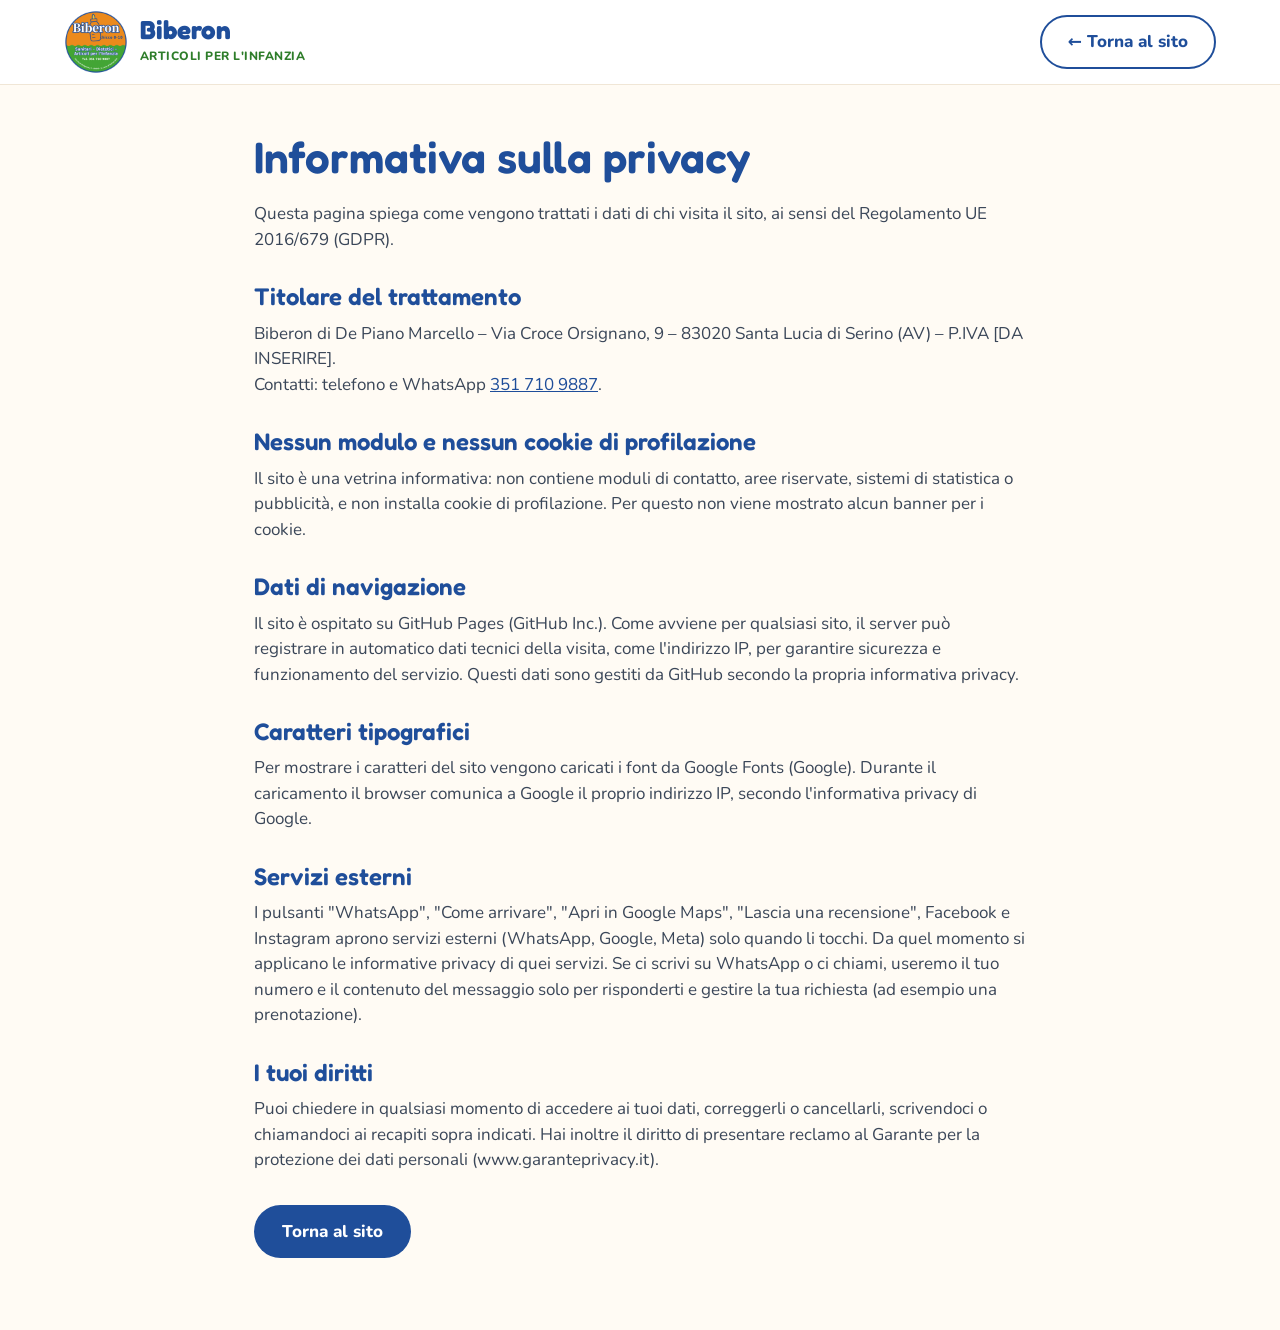
==== privacy.html @ fde76205 "Add files via upload" ====
<!doctype html>
<html lang="it">
<head>
<meta charset="utf-8">
<meta name="viewport" content="width=device-width, initial-scale=1">
<title>Privacy – Biberon</title>
<meta name="robots" content="noindex">
<link rel="icon" type="image/png" sizes="48x48" href="assets/img/favicon-48.png">
<link rel="preconnect" href="https://fonts.googleapis.com">
<link rel="preconnect" href="https://fonts.gstatic.com" crossorigin>
<link href="https://fonts.googleapis.com/css2?family=Fredoka:wght@500;600;700&family=Nunito:wght@400;600;700;800&display=swap" rel="stylesheet">
<link rel="stylesheet" href="assets/css/style.css">
</head>
<body>
<header class="header">
  <div class="contenitore">
    <a class="marchio" href="index.html">
      <img src="assets/img/logo-192.png" alt="" width="64" height="64">
      <span><span class="marchio__nome">Biberon</span><span class="marchio__sotto">ARTICOLI PER L'INFANZIA</span></span>
    </a>
    <a class="btn btn--bordo" href="index.html">← Torna al sito</a>
  </div>
</header>

<main class="pagina">
  <h1>Informativa sulla privacy</h1>
  <p>Questa pagina spiega come vengono trattati i dati di chi visita il sito, ai sensi del Regolamento UE 2016/679 (GDPR).</p>

  <h2>Titolare del trattamento</h2>
  <p>Biberon di De Piano Marcello – Via Croce Orsignano, 9 – 83020 Santa Lucia di Serino (AV) – P.IVA [DA INSERIRE].<br>
  Contatti: telefono e WhatsApp <a href="tel:+393517109887">351 710 9887</a>.</p>

  <h2>Nessun modulo e nessun cookie di profilazione</h2>
  <p>Il sito è una vetrina informativa: non contiene moduli di contatto, aree riservate, sistemi di statistica o pubblicità, e non installa cookie di profilazione. Per questo non viene mostrato alcun banner per i cookie.</p>

  <h2>Dati di navigazione</h2>
  <p>Il sito è ospitato su GitHub Pages (GitHub Inc.). Come avviene per qualsiasi sito, il server può registrare in automatico dati tecnici della visita, come l'indirizzo IP, per garantire sicurezza e funzionamento del servizio. Questi dati sono gestiti da GitHub secondo la propria informativa privacy.</p>

  <h2>Caratteri tipografici</h2>
  <p>Per mostrare i caratteri del sito vengono caricati i font da Google Fonts (Google). Durante il caricamento il browser comunica a Google il proprio indirizzo IP, secondo l'informativa privacy di Google.</p>

  <h2>Servizi esterni</h2>
  <p>I pulsanti "WhatsApp", "Come arrivare", "Apri in Google Maps", "Lascia una recensione", Facebook e Instagram aprono servizi esterni (WhatsApp, Google, Meta) solo quando li tocchi. Da quel momento si applicano le informative privacy di quei servizi. Se ci scrivi su WhatsApp o ci chiami, useremo il tuo numero e il contenuto del messaggio solo per risponderti e gestire la tua richiesta (ad esempio una prenotazione).</p>

  <h2>I tuoi diritti</h2>
  <p>Puoi chiedere in qualsiasi momento di accedere ai tuoi dati, correggerli o cancellarli, scrivendoci o chiamandoci ai recapiti sopra indicati. Hai inoltre il diritto di presentare reclamo al Garante per la protezione dei dati personali (www.garanteprivacy.it).</p>

  <p style="margin-top:32px"><a class="btn btn--blu" href="index.html">Torna al sito</a></p>
</main>
</body>
</html>
---- assets/css/style.css ----
/* ============================================================
   Biberon – foglio di stile
   Colori presi dal logo. Per cambiarli modifica solo :root.
   ============================================================ */
:root {
  --blu: #1F4E9A;
  --blu-scuro: #163A73;
  --verde: #2E7D2A;
  --verde-chiaro: #3FA535;
  --arancio: #D2650A;
  --arancio-scuro: #B4520A;
  --giallo: #F6C531;
  --crema: #FFFBF4;
  --pesca: #FFF3E2;
  --bordo: #F0E6D6;
  --testo: #1E2A3B;
  --testo-2: #3A4658;
  --testo-3: #4A5568;
  --bianco: #FFFFFF;
  --raggio: 22px;
  --max: 1200px;
  --font-titoli: 'Fredoka', 'Nunito', system-ui, sans-serif;
  --font-testo: 'Nunito', system-ui, -apple-system, 'Segoe UI', sans-serif;
}

*, *::before, *::after { box-sizing: border-box; }
html { scroll-behavior: smooth; scroll-padding-top: 96px; }
@media (prefers-reduced-motion: reduce) { html { scroll-behavior: auto; } }
body {
  margin: 0;
  font-family: var(--font-testo);
  color: var(--testo);
  background: var(--crema);
  line-height: 1.5;
  -webkit-font-smoothing: antialiased;
}
img { max-width: 100%; display: block; }
a { color: var(--blu); }
a:hover { color: var(--blu-scuro); }
h1, h2, h3 { font-family: var(--font-titoli); font-weight: 600; color: var(--blu); margin: 0; line-height: 1.1; }
p { margin: 0; }
:focus-visible { outline: 3px solid var(--giallo); outline-offset: 3px; border-radius: 6px; }

.contenitore { max-width: var(--max); margin: 0 auto; padding: 0 24px; }
.sezione { padding: 72px 0; }
.etichetta { display: inline-block; font-weight: 800; font-size: 15px; letter-spacing: .06em; text-transform: uppercase; color: var(--verde); margin-bottom: 10px; }
.etichetta--arancio { color: var(--arancio-scuro); }
.etichetta--giallo { color: var(--giallo); }
.titolo-sezione { font-size: clamp(30px, 4vw, 44px); margin-bottom: 14px; }
.testo-grande { font-size: 18px; color: var(--testo-2); }
.salta { position: absolute; left: -999px; top: 8px; background: var(--blu); color: #fff; padding: 10px 16px; border-radius: 8px; z-index: 100; }
.salta:focus { left: 8px; }

/* ---------- Pulsanti ---------- */
.btn {
  display: inline-flex; align-items: center; justify-content: center; gap: 8px;
  min-height: 48px; padding: 12px 26px; border-radius: 999px;
  font-weight: 800; font-size: 17px; text-decoration: none; border: 2px solid transparent;
  transition: transform .15s ease, background-color .15s ease;
}
.btn:hover { transform: translateY(-1px); }
.btn svg { width: 20px; height: 20px; flex: none; }
.btn--blu { background: var(--blu); color: #fff; }
.btn--blu:hover { background: var(--blu-scuro); color: #fff; }
.btn--verde { background: var(--verde); color: #fff; }
.btn--verde:hover { background: #256622; color: #fff; }
.btn--giallo { background: var(--giallo); color: var(--testo); }
.btn--giallo:hover { background: #e9b81f; color: var(--testo); }
.btn--bordo { background: #fff; color: var(--blu); border-color: var(--blu); }
.btn--link { padding-left: 4px; padding-right: 4px; color: inherit; text-decoration: underline; text-underline-offset: 4px; }
.pulsanti { display: flex; flex-wrap: wrap; gap: 12px 14px; align-items: center; }

/* ---------- Barra in alto ---------- */
.topbar { background: var(--blu); color: #fff; font-size: 14px; font-weight: 600; }
.topbar .contenitore { display: flex; flex-wrap: wrap; gap: 6px 24px; justify-content: space-between; padding-top: 9px; padding-bottom: 9px; }
.topbar a { color: #fff; text-decoration: none; }
.stato { display: inline-flex; align-items: center; gap: 8px; }
.stato__punto { width: 9px; height: 9px; border-radius: 50%; background: var(--giallo); }
.stato.aperto .stato__punto { background: #7EE07A; }

/* ---------- Intestazione ---------- */
.header { position: sticky; top: 0; z-index: 50; background: rgba(255,255,255,.97); border-bottom: 1px solid var(--bordo); backdrop-filter: blur(6px); }
.header .contenitore { display: flex; align-items: center; justify-content: space-between; gap: 16px; padding-top: 10px; padding-bottom: 10px; }
.marchio { display: flex; align-items: center; gap: 12px; text-decoration: none; }
.marchio img { width: 64px; height: 64px; }
.marchio__nome { font-family: var(--font-titoli); font-weight: 700; font-size: 26px; color: var(--blu); line-height: 1; display: block; }
.marchio__sotto { font-size: 12px; font-weight: 800; color: var(--verde); letter-spacing: .04em; }
.menu { display: flex; align-items: center; gap: 4px 22px; }
.menu a { color: var(--testo); text-decoration: none; font-weight: 700; font-size: 16px; padding: 10px 2px; }
.menu a:hover { color: var(--blu); }
.menu-btn { display: none; width: 48px; height: 48px; border: 0; border-radius: 14px; background: var(--pesca); color: var(--blu); align-items: center; justify-content: center; cursor: pointer; }
.menu-btn svg { width: 26px; height: 26px; }
.header__wa { white-space: nowrap; }

@media (max-width: 1020px) {
  .header__wa { display: none; }
}
@media (max-width: 860px) {
  .menu-btn { display: inline-flex; }
  .menu {
    display: none; position: absolute; left: 0; right: 0; top: 100%;
    flex-direction: column; align-items: stretch; gap: 0;
    background: #fff; border-bottom: 1px solid var(--bordo); padding: 8px 16px 16px;
    box-shadow: 0 12px 24px rgba(30, 42, 59, .08);
  }
  .menu.aperto { display: flex; }
  .menu a { padding: 14px 8px; border-bottom: 1px solid var(--bordo); font-size: 18px; }
  .marchio img { width: 52px; height: 52px; }
  .marchio__nome { font-size: 24px; }
}

/* ---------- Apertura ---------- */
.hero { background: var(--pesca); }
.hero .contenitore { display: flex; flex-wrap: wrap; align-items: center; gap: 40px 48px; padding-top: 56px; padding-bottom: 56px; }
.hero__testo { flex: 1 1 420px; min-width: 0; display: flex; flex-direction: column; gap: 20px; align-items: flex-start; }
.hero h1 { font-size: clamp(38px, 5.4vw, 60px); line-height: 1.05; }
.hero h1 span { color: var(--arancio); }
.hero__img { flex: 1 1 420px; min-width: 0; }
.hero__img img { width: 100%; aspect-ratio: 5 / 4; object-fit: cover; border-radius: 28px; }
.badge { display: inline-flex; align-items: center; gap: 8px; background: #fff; font-weight: 800; font-size: 14px; padding: 8px 14px; border-radius: 999px; color: var(--verde); }
.stato-badge:not(.aperto) { color: var(--arancio-scuro); }
.onda { display: block; width: 100%; height: 36px; }

/* ---------- Categorie ---------- */
.categorie { display: grid; grid-template-columns: repeat(auto-fill, minmax(260px, 1fr)); gap: 18px; margin-top: 30px; }
.cat {
  display: flex; gap: 16px; align-items: flex-start; text-decoration: none; color: var(--testo);
  background: #fff; border: 1px solid var(--bordo); border-radius: var(--raggio); padding: 22px;
  transition: transform .15s ease, box-shadow .15s ease;
}
.cat:hover { transform: translateY(-2px); box-shadow: 0 10px 24px rgba(31, 78, 154, .08); color: var(--testo); }
.cat__icona { width: 52px; height: 52px; border-radius: 16px; display: flex; align-items: center; justify-content: center; flex: none; }
.cat__icona svg { width: 26px; height: 26px; }
.cat h3 { font-size: 21px; margin-bottom: 4px; }
.cat p { font-size: 15px; color: var(--testo-3); }
.i-arancio { background: #FFE7CC; color: var(--arancio-scuro); }
.i-blu { background: #DDEBFF; color: var(--blu); }
.i-verde { background: #DFF2DC; color: var(--verde); }
.i-giallo { background: #FFF4CC; color: #8A6400; }

/* ---------- Blocchi con immagine ---------- */
.split { display: flex; flex-wrap: wrap; align-items: center; gap: 40px 48px; }
.split--inverso { flex-wrap: wrap-reverse; }
.split__img { flex: 1 1 460px; min-width: 0; }
.split__img img { width: 100%; border-radius: 26px; object-fit: cover; }
.split__testo { flex: 1 1 420px; min-width: 0; display: flex; flex-direction: column; gap: 18px; align-items: flex-start; }

.latte { background: var(--blu); color: #fff; }
.latte h2 { color: #fff; }
.latte .testo-grande { color: #DCE6F7; }
.latte .split__img img { aspect-ratio: 2 / 1; }
.passi { display: grid; grid-template-columns: repeat(3, minmax(0, 1fr)); gap: 12px; width: 100%; }
.passo { background: #fff; color: var(--testo); border-radius: 18px; padding: 16px; display: flex; flex-direction: column; gap: 4px; }
.passo__n { font-family: var(--font-titoli); font-weight: 700; font-size: 26px; color: var(--arancio); }
.passo strong { font-weight: 800; }
.passo span:last-child { font-size: 14px; color: var(--testo-3); }
@media (max-width: 560px) { .passi { grid-template-columns: 1fr; } .passo { flex-direction: row; align-items: baseline; gap: 10px; flex-wrap: wrap; } }
.latte .btn--link { color: #fff; }

.moda .split__img img { aspect-ratio: 12 / 5; }
.giocattoli { background: var(--pesca); }
.giocattoli .split__img img { aspect-ratio: 3 / 2; }
.chip-riga { display: flex; flex-wrap: wrap; gap: 10px; }
.chip { background: #fff; font-weight: 800; font-size: 15px; padding: 9px 15px; border-radius: 999px; color: var(--verde); }
.chip--blu { color: var(--blu); }
.chip--arancio { color: var(--arancio-scuro); }

/* ---------- Marche ---------- */
.marche { background: #fff; border-top: 1px solid var(--bordo); border-bottom: 1px solid var(--bordo); text-align: center; }
.marche .chip-riga { justify-content: center; max-width: 960px; margin: 24px auto 0; }
.marche .chip { background: var(--pesca); color: var(--testo); font-size: 16px; padding: 11px 20px; }

/* ---------- Recensioni ---------- */
.rec-testa { display: flex; flex-wrap: wrap; justify-content: space-between; align-items: flex-end; gap: 12px 32px; margin-bottom: 28px; }
.recensioni { display: grid; grid-template-columns: repeat(auto-fit, minmax(300px, 1fr)); gap: 20px; align-items: start; }
.rec { margin: 0; background: #fff; border: 1px solid var(--bordo); border-radius: var(--raggio); padding: 26px; display: flex; flex-direction: column; gap: 14px; }
.rec__stelle { color: var(--arancio-scuro); font-size: 20px; letter-spacing: 3px; }
.rec blockquote { margin: 0; font-size: 17px; line-height: 1.55; }
.rec figcaption { display: flex; justify-content: space-between; gap: 12px; font-size: 14px; color: var(--testo-3); }
.rec figcaption strong { color: var(--blu); }

/* ---------- Domande frequenti ---------- */
.faq { max-width: 900px; }
.faq__lista { display: flex; flex-direction: column; gap: 12px; margin-top: 20px; }
.faq details { background: #fff; border: 1px solid var(--bordo); border-radius: 18px; padding: 0 24px; }
.faq summary {
  cursor: pointer; list-style: none; display: flex; justify-content: space-between; align-items: center; gap: 16px;
  font-family: var(--font-titoli); font-weight: 600; font-size: 20px; color: var(--blu); padding: 18px 0; min-height: 48px;
}
.faq summary::-webkit-details-marker { display: none; }
.faq summary::after { content: '+'; font-size: 28px; line-height: 1; color: var(--arancio); flex: none; transition: transform .2s ease; }
.faq details[open] summary::after { transform: rotate(45deg); }
.faq details p { padding: 0 0 20px; font-size: 17px; color: var(--testo-2); }
.faq__altro { margin-top: 20px; font-size: 17px; color: var(--testo-2); }

/* ---------- Contatti ---------- */
.contatti { display: flex; flex-wrap: wrap; gap: 32px; }
.contatti__info { flex: 1 1 380px; min-width: 0; display: flex; flex-direction: column; gap: 20px; align-items: flex-start; }
.info { display: flex; flex-direction: column; gap: 2px; }
.info__t { font-weight: 800; color: var(--verde); }
.info__v { font-size: 18px; }
.orari { border-collapse: collapse; font-size: 17px; }
.orari td { padding: 3px 18px 3px 0; }
.orari td:last-child { white-space: nowrap; padding-right: 0; }
@media (max-width: 420px) { .orari { font-size: 15px; } .orari td { padding-right: 12px; } }
.orari tr.oggi td { font-weight: 800; color: var(--blu); }
.info__t[data-stato]:not(.aperto) { color: var(--arancio-scuro); }
.mappa {
  flex: 1 1 520px; min-width: 0; min-height: 340px; border-radius: 28px; overflow: hidden; position: relative;
  background: #E9F2E6; display: flex; flex-direction: column; align-items: center; justify-content: center; gap: 16px; text-align: center; padding: 32px;
  text-decoration: none; color: var(--testo);
}
.mappa svg { width: 72px; height: 72px; color: var(--verde); }
.mappa strong { font-family: var(--font-titoli); font-size: 26px; color: var(--blu); font-weight: 600; }
.mappa:hover { color: var(--testo); background: #DFEEDB; }

/* ---------- Footer ---------- */
.footer { background: var(--verde); color: #fff; }
.footer .onda { background: var(--crema); }
.footer .contenitore { display: flex; flex-wrap: wrap; justify-content: space-between; align-items: center; gap: 20px; padding-top: 28px; padding-bottom: 36px; }
.footer a { color: #fff; font-weight: 700; }
.footer__marchio { display: flex; align-items: center; gap: 14px; }
.footer__marchio img { width: 56px; height: 56px; }
.footer__link { display: flex; flex-wrap: wrap; gap: 10px 24px; }
.footer small { display: block; font-size: 14px; opacity: .95; }

/* ---------- Barra fissa smartphone ---------- */
.barra-mobile { display: none; }
@media (max-width: 700px) {
  body { padding-bottom: 84px; }
  .barra-mobile {
    display: grid; grid-template-columns: 1fr 1fr; gap: 10px;
    position: fixed; left: 0; right: 0; bottom: 0; z-index: 60;
    background: #fff; border-top: 1px solid var(--bordo); padding: 10px 16px calc(10px + env(safe-area-inset-bottom));
  }
  .barra-mobile .btn { width: 100%; padding: 12px 8px; }
  .sezione { padding: 52px 0; }
  .contenitore { padding: 0 16px; }
}

/* ---------- Pagine semplici (privacy, 404) ---------- */
.pagina { max-width: 820px; margin: 0 auto; padding: 48px 24px 72px; }
.pagina h1 { font-size: clamp(32px, 5vw, 44px); margin-bottom: 20px; }
.pagina h2 { font-size: 24px; margin: 32px 0 10px; }
.pagina p, .pagina li { font-size: 17px; color: var(--testo-2); }
.pagina p + p { margin-top: 12px; }
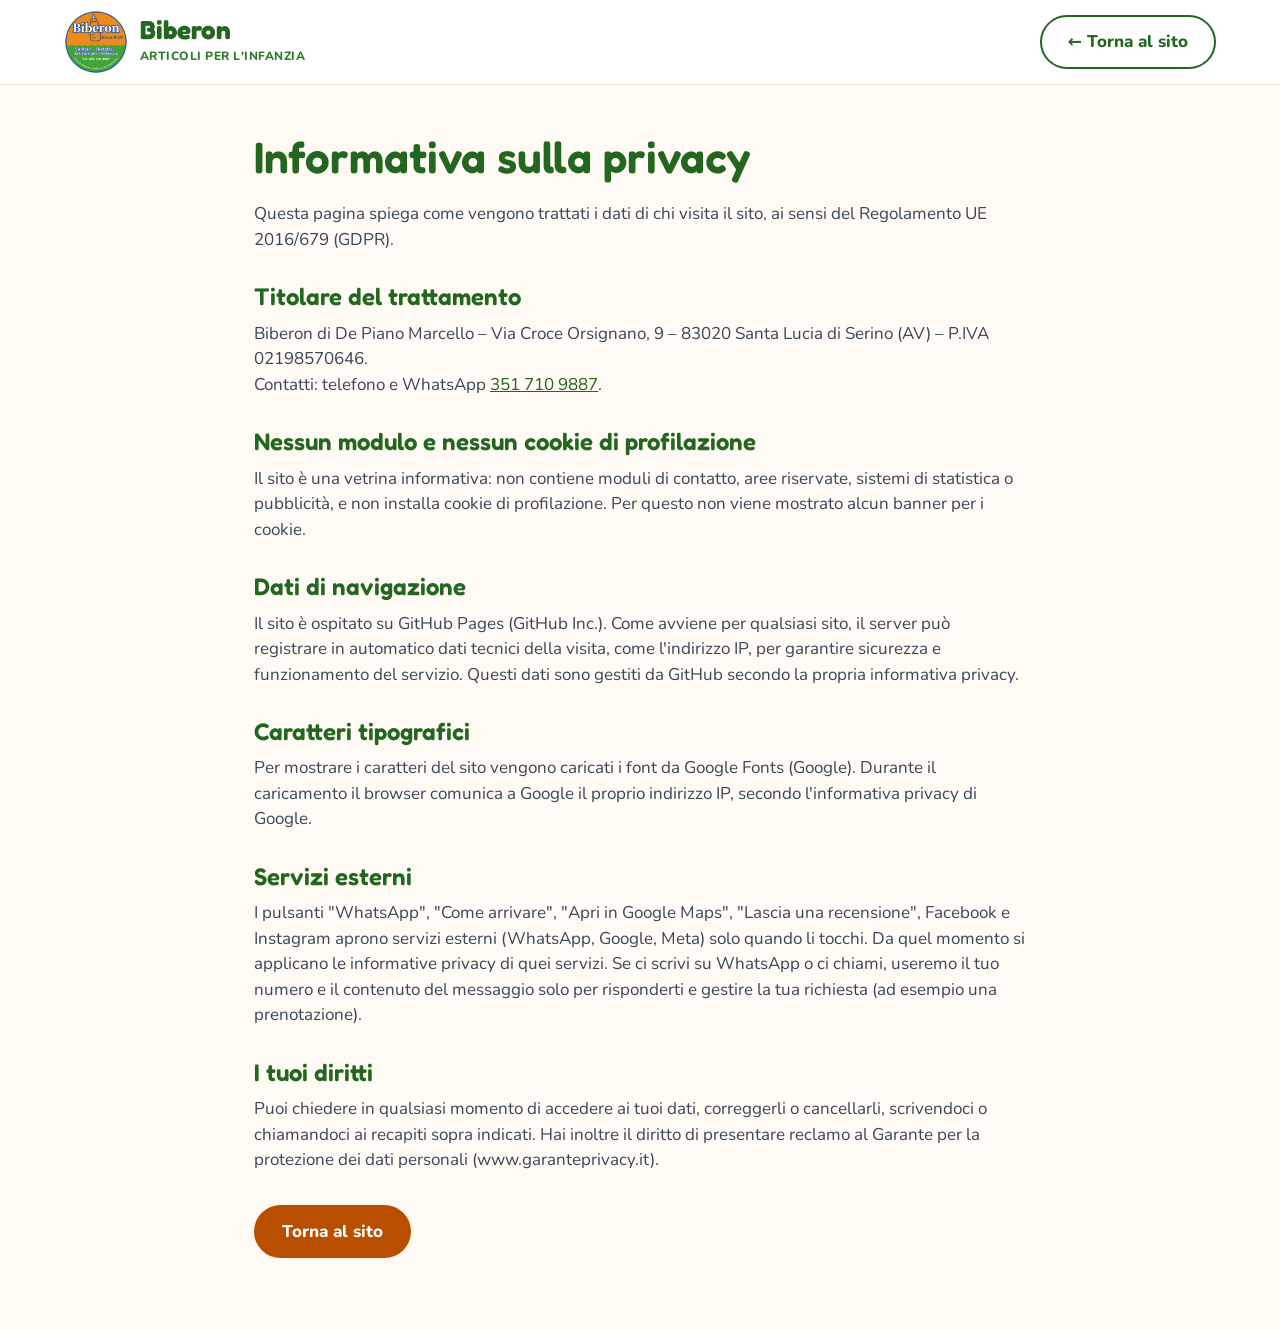
==== commit 76129285: "Add files via upload" ====
--- a/privacy.html
+++ b/privacy.html
@@ -27,7 +27,7 @@
   <p>Questa pagina spiega come vengono trattati i dati di chi visita il sito, ai sensi del Regolamento UE 2016/679 (GDPR).</p>
 
   <h2>Titolare del trattamento</h2>
-  <p>Biberon di De Piano Marcello – Via Croce Orsignano, 9 – 83020 Santa Lucia di Serino (AV) – P.IVA [DA INSERIRE].<br>
+  <p>Biberon di De Piano Marcello – Via Croce Orsignano, 9 – 83020 Santa Lucia di Serino (AV) – P.IVA 02198570646.<br>
   Contatti: telefono e WhatsApp <a href="tel:+393517109887">351 710 9887</a>.</p>
 
   <h2>Nessun modulo e nessun cookie di profilazione</h2>
--- a/assets/css/style.css
+++ b/assets/css/style.css
@@ -3,8 +3,9 @@
    Colori presi dal logo. Per cambiarli modifica solo :root.
    ============================================================ */
 :root {
-  --blu: #1F4E9A;
-  --blu-scuro: #163A73;
+  /* colore principale (titoli, link, bordi): verde scuro del logo */
+  --blu: #23661F;
+  --blu-scuro: #1A4F17;
   --verde: #2E7D2A;
   --verde-chiaro: #3FA535;
   --arancio: #D2650A;
@@ -34,7 +35,7 @@
   line-height: 1.5;
   -webkit-font-smoothing: antialiased;
 }
-img { max-width: 100%; display: block; }
+img { max-width: 100%; height: auto; display: block; }
 a { color: var(--blu); }
 a:hover { color: var(--blu-scuro); }
 h1, h2, h3 { font-family: var(--font-titoli); font-weight: 600; color: var(--blu); margin: 0; line-height: 1.1; }
@@ -244,3 +245,12 @@
 .pagina h2 { font-size: 24px; margin: 32px 0 10px; }
 .pagina p, .pagina li { font-size: 17px; color: var(--testo-2); }
 .pagina p + p { margin-top: 12px; }
+
+/* ---------- Palette verde e arancio (dal logo) ---------- */
+.topbar { background: #2E7D2A; }
+.latte { background: #2E7D2A; }
+.latte .testo-grande { color: #E3F2E1; }
+.btn--blu { background: #B84E00; }
+.btn--blu:hover { background: #9A4100; }
+.i-blu { background: #FFE7CC; color: #B84E00; }
+.chip--blu { color: #B84E00; }
